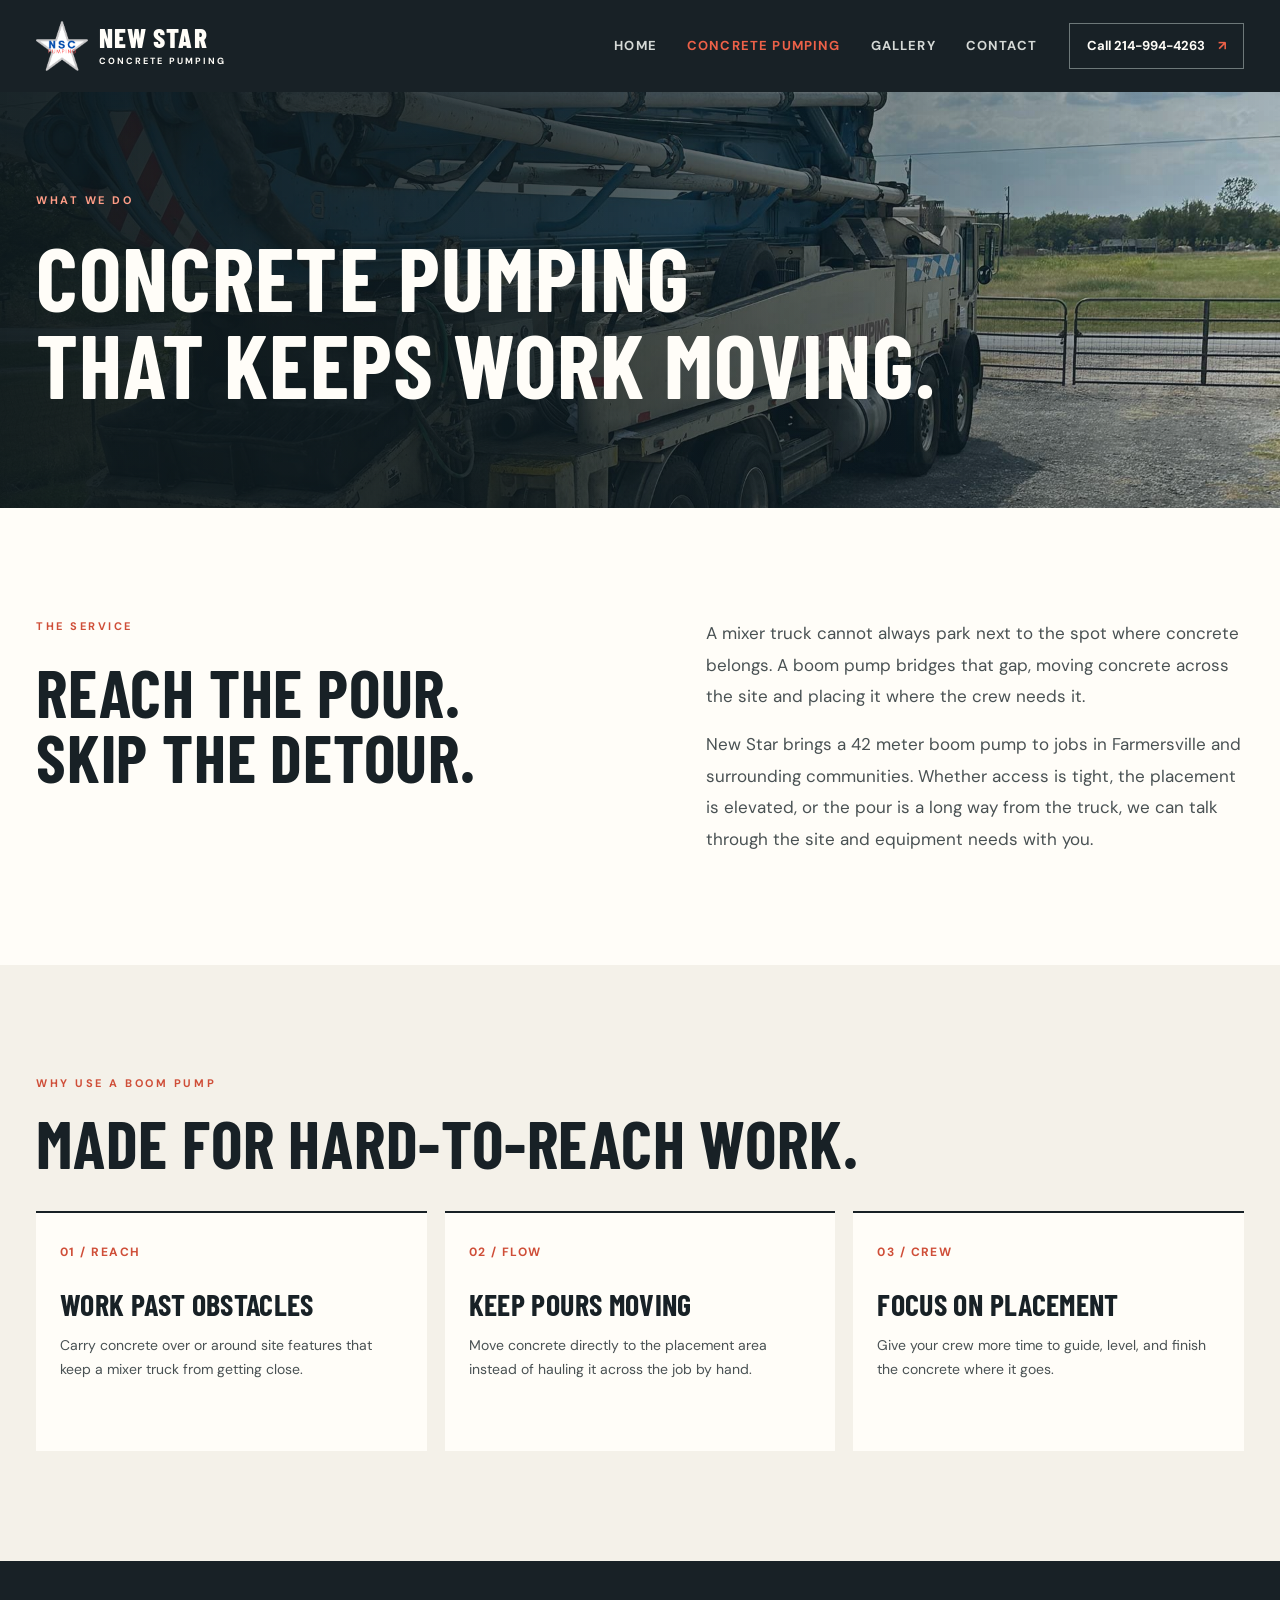
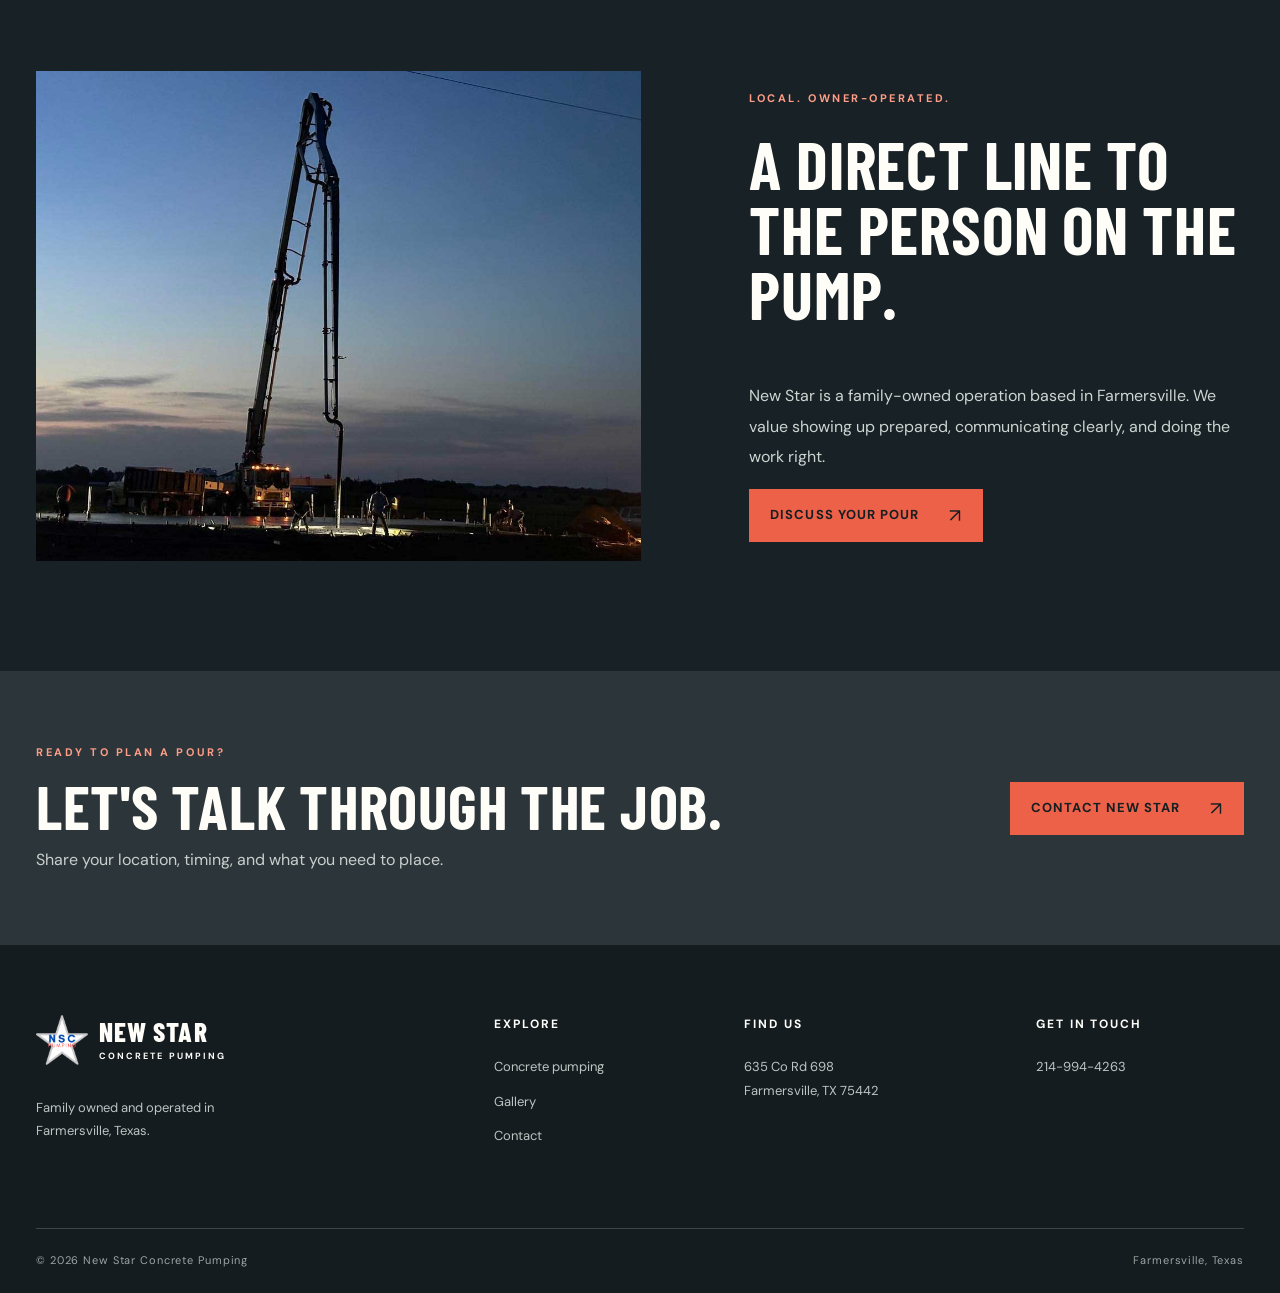
==== concrete-pumping/index.html @ 3ee7a07b "Build New Star static website" ====
<!doctype html>
<html lang="en">
<head>
  <meta charset="utf-8"><meta name="viewport" content="width=device-width, initial-scale=1"><meta name="theme-color" content="#182126">
  <meta name="description" content="Learn how New Star's owner-operated 42 meter boom pump helps place concrete for projects around Farmersville, Texas.">
  <title>Concrete Pumping | New Star Concrete Pumping</title>
  <link rel="icon" type="image/svg+xml" href="../assets/favicon.svg"><link rel="stylesheet" href="../styles.css">
  <script src="../site-config.js" defer></script><script src="../site.js" defer></script>
</head>
<body>
  <a class="skip-link" href="#main">Skip to content</a>
  <header class="site-header"><div class="header-inner wrap"><a class="brand" href="../" aria-label="New Star Concrete Pumping home"><img src="../assets/new-star-concrete-pumping-logo.png" alt="" width="62" height="59"><span>NEW STAR<small>CONCRETE PUMPING</small></span></a><button class="menu-button" type="button" data-menu-button aria-expanded="false" aria-controls="primary-nav">Menu <span aria-hidden="true">☰</span></button><nav id="primary-nav" class="site-nav" data-menu aria-label="Main navigation"><a href="../">Home</a><a href="./" aria-current="page">Concrete pumping</a><a href="../gallery/">Gallery</a><a href="../contact-us/">Contact</a></nav><a class="header-call" href="tel:+12149944263">Call 214-994-4263 <span aria-hidden="true">↗</span></a></div></header>
  <main id="main">
    <section class="hero page-hero service-hero"><div class="hero-photo" role="img" aria-label="Concrete pump at work"></div><div class="wrap hero-content"><p class="eyebrow light">WHAT WE DO</p><h1>Concrete pumping<br>that keeps work moving.</h1></div></section>
    <section class="section split-section"><div class="wrap split-grid"><div><p class="eyebrow">THE SERVICE</p><h2>Reach the pour.<br>Skip the detour.</h2></div><div class="body-copy"><p>A mixer truck cannot always park next to the spot where concrete belongs. A boom pump bridges that gap, moving concrete across the site and placing it where the crew needs it.</p><p>New Star brings a 42 meter boom pump to jobs in Farmersville and surrounding communities. Whether access is tight, the placement is elevated, or the pour is a long way from the truck, we can talk through the site and equipment needs with you.</p></div></div></section>
    <section class="section benefits"><div class="wrap"><div class="section-heading"><div><p class="eyebrow">WHY USE A BOOM PUMP</p><h2>Made for hard-to-reach work.</h2></div></div><div class="benefit-grid"><div class="benefit"><span class="benefit-number">01 / REACH</span><h3>Work past obstacles</h3><p>Carry concrete over or around site features that keep a mixer truck from getting close.</p></div><div class="benefit"><span class="benefit-number">02 / FLOW</span><h3>Keep pours moving</h3><p>Move concrete directly to the placement area instead of hauling it across the job by hand.</p></div><div class="benefit"><span class="benefit-number">03 / CREW</span><h3>Focus on placement</h3><p>Give your crew more time to guide, level, and finish the concrete where it goes.</p></div></div></div></section>
    <section class="section service-photo-section"><div class="wrap service-photo-grid"><img src="../assets/concrete-pouring-at-night.jpg" alt="Crew placing concrete on an active job site" width="1179" height="884" loading="lazy"><div><p class="eyebrow light">LOCAL. OWNER-OPERATED.</p><h2>A direct line to the person on the pump.</h2><p>New Star is a family-owned operation based in Farmersville. We value showing up prepared, communicating clearly, and doing the work right.</p><a class="button button-accent" href="../contact-us/">Discuss your pour <span aria-hidden="true">↗</span></a></div></div></section>
    <section class="callout"><div class="wrap callout-inner"><div><p class="eyebrow light">READY TO PLAN A POUR?</p><h2>Let's talk through the job.</h2><p>Share your location, timing, and what you need to place.</p></div><a class="button button-accent" href="../contact-us/">Contact New Star <span aria-hidden="true">↗</span></a></div></section>
  </main>
  <footer class="site-footer"><div class="wrap footer-grid"><div><a class="brand footer-brand" href="../"><img src="../assets/new-star-concrete-pumping-logo.png" alt="" width="62" height="59"><span>NEW STAR<small>CONCRETE PUMPING</small></span></a><p>Family owned and operated in Farmersville, Texas.</p></div><div><h2>Explore</h2><a href="../concrete-pumping/">Concrete pumping</a><a href="../gallery/">Gallery</a><a href="../contact-us/">Contact</a></div><div><h2>Find us</h2><p>635 Co Rd 698<br>Farmersville, TX 75442</p></div><div><h2>Get in touch</h2><a href="tel:+12149944263">214-994-4263</a><a data-email-link hidden></a></div></div><div class="wrap footer-bottom"><span>© <span data-year>2026</span> New Star Concrete Pumping</span><span>Farmersville, Texas</span></div></footer>
</body>
</html>
---- styles.css ----
@import url('https://fonts.googleapis.com/css2?family=Barlow+Condensed:wght@500;600;700;800&family=DM+Sans:wght@400;500;600;700&display=swap');

:root{--ink:#182126;--ink-soft:#2c3539;--paper:#f4f1e9;--white:#fffdf8;--muted:#6e7472;--line:#d6d4cb;--accent:#ed6148;--accent-dark:#cf4e38}
*,*::before,*::after{box-sizing:border-box}
html{scroll-behavior:smooth}
body{margin:0;background:var(--paper);color:var(--ink);font-family:'DM Sans',Arial,sans-serif;line-height:1.6}
img{display:block;max-width:100%}
a{color:inherit;text-decoration:none}
a:hover{text-decoration:none}
button,input,textarea{font:inherit}
button,a,input,textarea{outline-offset:4px}
[hidden]{display:none!important}
.wrap{width:min(100% - 72px,1220px);margin-inline:auto}
.skip-link{position:absolute;top:-100px;left:12px;z-index:100;background:var(--white);padding:10px 16px}.skip-link:focus{top:12px}
.site-header{background:var(--ink);color:var(--white);position:relative;z-index:10}
.header-inner{min-height:92px;display:flex;align-items:center;gap:32px}
.brand{display:inline-flex;align-items:center;gap:11px;flex-shrink:0;font-family:'Barlow Condensed',Impact,sans-serif;font-size:27px;font-weight:800;line-height:.88;letter-spacing:.04em}
.brand img{width:52px;height:50px;object-fit:contain}.brand small{display:block;font-family:'DM Sans',Arial,sans-serif;font-size:9px;font-weight:700;letter-spacing:.23em;margin-top:9px}
.site-nav{display:flex;align-items:center;gap:30px;margin-left:auto;font-size:13px;font-weight:700;text-transform:uppercase;letter-spacing:.09em}
.site-nav a{padding:12px 0;color:#d5d9d6;white-space:nowrap}.site-nav a:hover,.site-nav a[aria-current=page]{color:var(--accent)}
.header-call{border:1px solid #6d7879;padding:12px 17px;font-weight:700;font-size:13px;white-space:nowrap}.header-call span{color:var(--accent);margin-left:10px}.header-call:hover{border-color:var(--accent)}
.menu-button{display:none}
.eyebrow{margin:0 0 24px;color:var(--accent-dark);font-size:11px;font-weight:700;letter-spacing:.23em;line-height:1.5}.eyebrow.light{color:#ff9d87}
h1,h2,h3,p{margin-top:0}h1,h2,h3{font-family:'Barlow Condensed',Impact,sans-serif;line-height:.98;text-transform:uppercase;letter-spacing:.012em}h1{font-size:clamp(58px,7vw,108px);font-weight:700}h2{font-size:clamp(46px,5.2vw,78px);font-weight:700}h3{font-size:30px}
.hero{position:relative;color:var(--white);isolation:isolate;overflow:hidden;background:var(--ink)}
.home-hero{min-height:650px;display:flex;align-items:center}.hero-photo{position:absolute;inset:0;z-index:-2;background:url('assets/concrete-boom-pump-extended.jpg') center 52%/cover no-repeat}.hero::after{content:"";position:absolute;inset:0;z-index:-1;background:linear-gradient(90deg,rgba(13,24,28,.94) 0%,rgba(13,24,28,.78) 42%,rgba(13,24,28,.15) 100%),linear-gradient(0deg,rgba(13,24,28,.25),transparent 60%)}
.hero-content{padding-block:96px 114px}.hero-content h1{max-width:850px;margin-bottom:26px}.hero-content h1 em{font-style:normal;color:#f3c4b6}.hero-content>p:not(.eyebrow){max-width:550px;color:#e4e9e6;font-size:17px;line-height:1.75;margin-bottom:32px}
.button-row{display:flex;align-items:center;gap:32px;flex-wrap:wrap}.button{display:inline-flex;justify-content:space-between;align-items:center;gap:30px;min-height:53px;padding:12px 21px;font-weight:700;font-size:13px;text-transform:uppercase;letter-spacing:.08em;transition:background .2s,transform .2s}.button:hover{transform:translateY(-2px)}.button-accent{background:var(--accent);color:#151f22}.button-accent:hover{background:#ff866c}.button span,.text-link span{font-size:19px;font-weight:400;line-height:1}
.text-link{display:inline-flex;align-items:center;gap:15px;border-bottom:1px solid currentColor;padding-bottom:7px;font-size:13px;font-weight:700;text-transform:uppercase;letter-spacing:.1em}.text-link:hover{color:var(--accent-dark)}.light-link:hover{color:var(--accent)}
.hero-index{position:absolute;right:36px;bottom:26px;color:#e4e9e6;font-size:11px;font-weight:700;letter-spacing:.22em}
.service-strip{background:var(--accent);color:var(--ink)}.strip-inner{min-height:72px;display:flex;justify-content:space-between;align-items:center;gap:16px}.strip-inner span{font-size:11px;font-weight:700;letter-spacing:.16em;text-align:center}
.section{padding-block:110px}.intro-section{background:var(--white)}.intro-grid{display:grid;grid-template-columns:1fr 1fr;gap:12%;align-items:end}.intro-grid h2{margin-bottom:0}.intro-copy p{max-width:530px;color:#495153;font-size:18px;line-height:1.85;margin-bottom:30px}
.feature-section{background:var(--paper)}.feature-grid{display:grid;grid-template-columns:46% 1fr;gap:9%;align-items:center}.feature-image{position:relative;min-height:615px;background:#d6d4cb}.feature-image img{width:100%;height:615px;object-fit:cover}.image-tag{position:absolute;bottom:0;right:0;background:var(--accent);padding:16px 22px;font-size:11px;font-weight:700;letter-spacing:.12em}.feature-content h2{margin-bottom:28px}.feature-content>p:not(.eyebrow){color:#495153;max-width:520px;line-height:1.85}.feature-list{border-top:1px solid var(--line);margin-top:34px}.feature-list>div{display:grid;grid-template-columns:39px 1fr;column-gap:10px;border-bottom:1px solid var(--line);padding:19px 0}.feature-list span{grid-row:span 2;color:var(--accent-dark);font-size:12px;font-weight:700}.feature-list strong{font-size:16px}.feature-list p{margin:4px 0 0;color:var(--muted);font-size:13px}
.work-section{background:var(--white)}.section-heading{display:flex;justify-content:space-between;align-items:end;gap:20px;margin-bottom:36px}.section-heading h2{margin-bottom:0}.section-heading .eyebrow{margin-bottom:18px}.work-grid{display:grid;grid-template-columns:repeat(3,1fr);gap:18px}.work-card{background:var(--paper);overflow:hidden}.work-card img{width:100%;height:300px;object-fit:cover;transition:transform .3s}.work-card:hover img{transform:scale(1.04)}.work-card>span{display:flex;justify-content:space-between;padding:18px 20px;font-size:11px;font-weight:700;letter-spacing:.12em}.work-card>span span{color:var(--accent-dark);font-size:17px;line-height:1}
.callout{background:var(--ink-soft);color:var(--white);padding-block:73px}.callout-inner{display:flex;justify-content:space-between;align-items:center;gap:28px}.callout h2{font-size:clamp(42px,4.8vw,70px);margin-bottom:10px}.callout p:not(.eyebrow){margin:0;color:#c9cfcc}.callout .eyebrow{margin-bottom:16px}
.site-footer{background:#141c20;color:var(--white)}.footer-grid{display:grid;grid-template-columns:2fr 1fr 1.2fr 1fr;gap:42px;padding-block:70px}.footer-grid h2{font-family:'DM Sans',Arial,sans-serif;font-size:12px;line-height:1.5;letter-spacing:.16em;margin:0 0 22px}.footer-grid p,.footer-grid a:not(.brand){display:block;margin:0 0 11px;font-size:13px;color:#bdc5c2;line-height:1.8}.footer-grid a:hover{color:var(--accent)}.footer-grid>div:first-child p{margin-top:23px;max-width:210px}.footer-bottom{display:flex;justify-content:space-between;gap:16px;border-top:1px solid #3d4749;padding-block:23px;color:#9ba6a3;font-size:11px;letter-spacing:.08em}
.page-hero{min-height:415px;display:flex;align-items:center}.page-hero .hero-content{padding-block:100px}.page-hero h1{margin:0;max-width:1000px}.page-hero .hero-photo{background-position:center}.service-hero .hero-photo{background-image:url('assets/farmersville-concrete-pumping-company.jpg')}.contact-hero .hero-photo{background-image:url('assets/concrete-pumping-company-farmersville-tx.jpg')}.gallery-hero .hero-photo{background-image:url('assets/concrete-pumping-farmersville-tx.jpg')}
.split-section{background:var(--white)}.split-grid{display:grid;grid-template-columns:1fr 1fr;gap:11%;align-items:start}.split-grid h2{margin-bottom:0}.body-copy p{color:#495153;line-height:1.85;font-size:17px}.body-copy p:last-child{margin-bottom:0}
.benefits{background:var(--paper)}.benefit-grid{display:grid;grid-template-columns:repeat(3,1fr);gap:18px}.benefit{border-top:2px solid var(--ink);padding:25px 24px 12px;background:var(--white);min-height:240px}.benefit-number{color:var(--accent-dark);font-size:12px;font-weight:700;letter-spacing:.12em}.benefit h3{margin:27px 0 13px}.benefit p{font-size:14px;color:#495153;line-height:1.75}
.service-photo-section{background:var(--ink);color:var(--white)}.service-photo-grid{display:grid;grid-template-columns:1.1fr .9fr;gap:9%;align-items:center}.service-photo-grid img{width:100%;height:490px;object-fit:cover}.service-photo-grid p:not(.eyebrow){color:#ccd5d0;line-height:1.9}.service-photo-grid h2{max-width:500px}
.gallery-section{background:var(--white)}.gallery-intro{max-width:660px;margin-bottom:36px;color:#495153;font-size:17px}.gallery-grid{display:grid;grid-template-columns:repeat(3,1fr);gap:18px}.gallery-grid figure{margin:0;background:var(--paper)}.gallery-grid img{width:100%;height:300px;object-fit:cover}.gallery-grid figure:first-child{grid-column:span 2}.gallery-grid figure:first-child img{height:380px}.gallery-grid figcaption{padding:13px 17px;font-size:12px;font-weight:700;letter-spacing:.04em}
.contact-section{background:var(--white)}.contact-grid{display:grid;grid-template-columns:.85fr 1.15fr;gap:11%}.contact-grid h2{margin-bottom:26px}.contact-grid p{color:#495153;line-height:1.8}.contact-detail{border-top:1px solid var(--line);padding:18px 0}.contact-detail strong{display:block;color:var(--ink);font-size:11px;letter-spacing:.15em;text-transform:uppercase;margin-bottom:7px}.contact-detail a{color:var(--ink);font-weight:700}.contact-detail a:hover{color:var(--accent-dark)}.contact-detail p{margin:0}.form-panel{background:var(--paper);padding:42px}.form-panel h2{font-size:44px;margin-bottom:13px}.form-panel>p{font-size:14px;margin-bottom:24px}.form-grid{display:grid;grid-template-columns:1fr 1fr;gap:18px}.field{display:flex;flex-direction:column;gap:8px}.field.full{grid-column:1/-1}.field label{font-size:11px;font-weight:700;letter-spacing:.11em;text-transform:uppercase}.field input,.field textarea{width:100%;border:1px solid #c8cbc5;border-radius:0;background:var(--white);color:var(--ink);padding:12px 14px}.field textarea{resize:vertical;min-height:140px}.form-panel form button{border:0;margin-top:23px;cursor:pointer}.form-unavailable{border-left:3px solid var(--accent);padding:16px 20px;background:var(--white);color:var(--ink)!important}.form-unavailable a{font-weight:700;text-decoration:underline}
.honeypot{position:absolute;left:-9999px;width:1px;height:1px;opacity:0}
@media(max-width:1050px){.header-call{display:none}.feature-grid{gap:6%}.footer-grid{gap:26px}}
@media(max-width:760px){.wrap{width:min(100% - 36px,1220px)}.header-inner{min-height:76px}.brand{font-size:24px}.brand img{width:47px;height:45px}.menu-button{display:flex;align-items:center;gap:10px;margin-left:auto;border:1px solid #697475;background:none;color:var(--white);padding:9px 12px;font-size:12px;text-transform:uppercase;letter-spacing:.1em}.site-nav{display:none;position:absolute;top:100%;left:0;right:0;background:var(--ink);padding:14px 18px 26px;flex-direction:column;align-items:stretch;gap:0;border-top:1px solid #3d4749}.site-nav.is-open{display:flex}.site-nav a{padding:12px}.home-hero{min-height:610px}.hero::after{background:linear-gradient(90deg,rgba(13,24,28,.9),rgba(13,24,28,.5)),linear-gradient(0deg,rgba(13,24,28,.4),transparent)}.hero-content{padding-block:83px 90px}.hero-content h1{font-size:clamp(56px,11vw,83px)}.hero-content>p:not(.eyebrow){font-size:15px}.hero-index{right:18px}.strip-inner{display:grid;grid-template-columns:1fr 1fr;padding-block:18px;gap:11px}.strip-inner span{font-size:9px}.section{padding-block:70px}.intro-grid,.split-grid,.feature-grid,.service-photo-grid,.contact-grid{grid-template-columns:1fr;gap:30px}.intro-copy p{font-size:16px}.feature-image,.feature-image img{min-height:0;height:480px}.feature-content{padding-top:12px}.work-grid,.benefit-grid{grid-template-columns:1fr 1fr}.work-card img{height:230px}.callout-inner{align-items:flex-start;flex-direction:column}.footer-grid{grid-template-columns:1fr 1fr;gap:38px}.page-hero{min-height:320px}.page-hero .hero-content{padding-block:80px}.service-photo-grid img{height:360px}.gallery-grid{grid-template-columns:1fr 1fr}.gallery-grid figure:first-child img{height:310px}}
@media(max-width:520px){.button-row{align-items:flex-start;flex-direction:column;gap:20px}.eyebrow{font-size:10px}.hero-content h1{font-size:55px}.work-grid,.benefit-grid,.gallery-grid{grid-template-columns:1fr}.work-card img,.gallery-grid img,.gallery-grid figure:first-child img{height:270px}.gallery-grid figure:first-child{grid-column:auto}.feature-image,.feature-image img{height:420px}.section-heading{align-items:flex-start;flex-direction:column}.footer-grid{grid-template-columns:1fr 1fr;gap:32px}.footer-grid>div:first-child{grid-column:span 2}.footer-bottom{flex-direction:column}.form-panel{padding:26px 20px}.form-grid{grid-template-columns:1fr}.field.full{grid-column:auto}.page-hero h1{font-size:56px}}
@media(prefers-reduced-motion:reduce){html{scroll-behavior:auto}*,*::before,*::after{transition-duration:0s!important}}
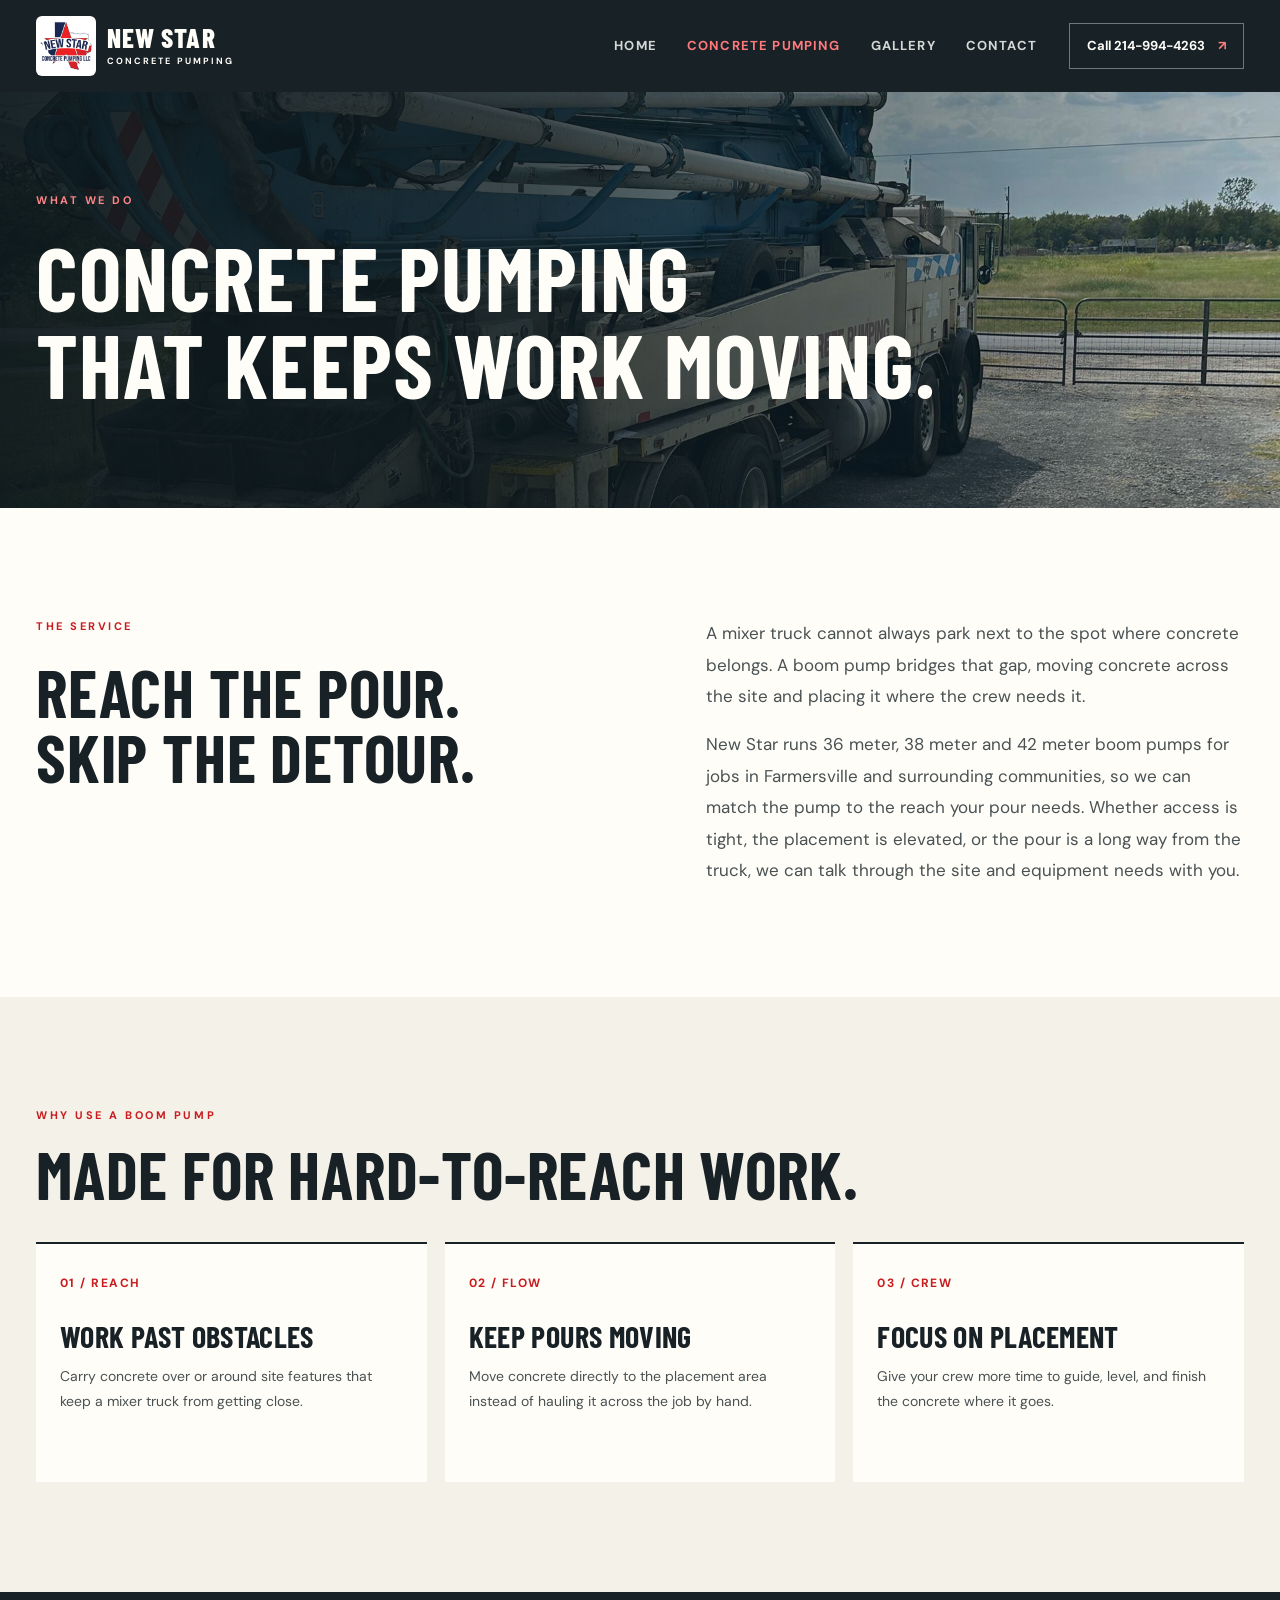
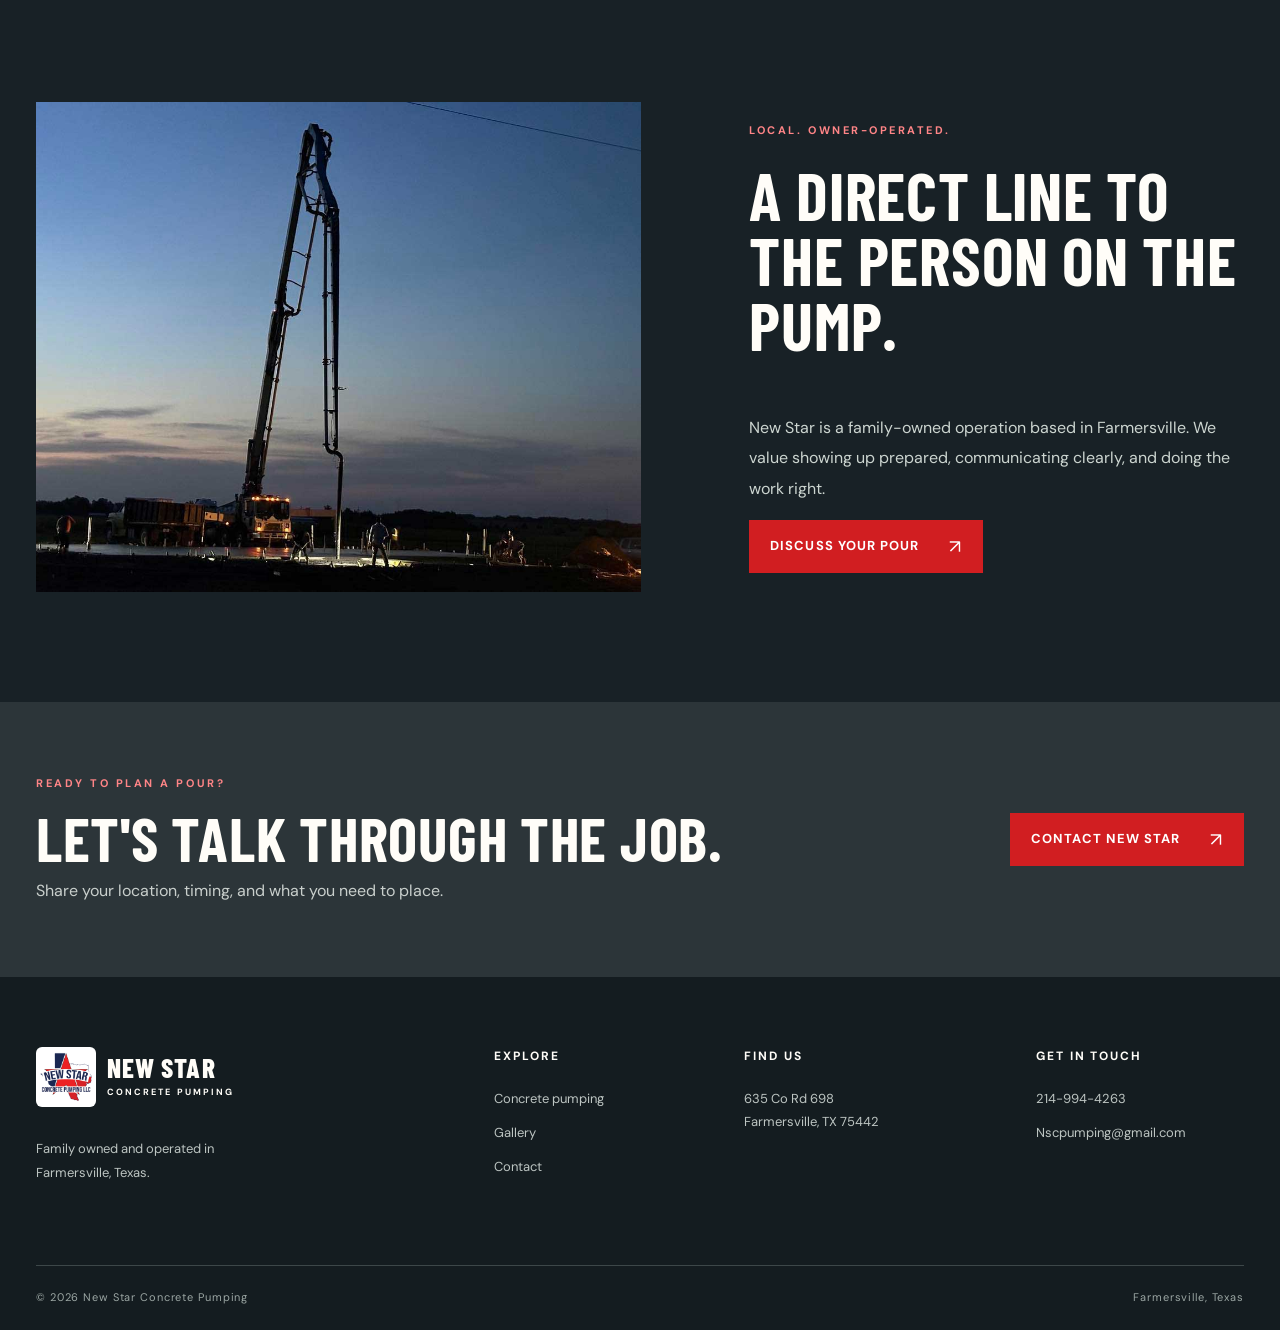
==== commit 3bcd8281: "new icon, color scheme" ====
--- a/concrete-pumping/index.html
+++ b/concrete-pumping/index.html
@@ -2,21 +2,21 @@
 <html lang="en">
 <head>
   <meta charset="utf-8"><meta name="viewport" content="width=device-width, initial-scale=1"><meta name="theme-color" content="#182126">
-  <meta name="description" content="Learn how New Star's owner-operated 42 meter boom pump helps place concrete for projects around Farmersville, Texas.">
+  <meta name="description" content="Learn how New Star's owner-operated 36, 38 and 42 meter boom pumps help place concrete for projects around Farmersville, Texas.">
   <title>Concrete Pumping | New Star Concrete Pumping</title>
-  <link rel="icon" type="image/svg+xml" href="../assets/favicon.svg"><link rel="stylesheet" href="../styles.css">
+  <link rel="icon" type="image/jpeg" href="../assets/logo.jpg"><link rel="stylesheet" href="../styles.css">
   <script src="../site-config.js" defer></script><script src="../site.js" defer></script>
 </head>
 <body>
   <a class="skip-link" href="#main">Skip to content</a>
-  <header class="site-header"><div class="header-inner wrap"><a class="brand" href="../" aria-label="New Star Concrete Pumping home"><img src="../assets/new-star-concrete-pumping-logo.png" alt="" width="62" height="59"><span>NEW STAR<small>CONCRETE PUMPING</small></span></a><button class="menu-button" type="button" data-menu-button aria-expanded="false" aria-controls="primary-nav">Menu <span aria-hidden="true">☰</span></button><nav id="primary-nav" class="site-nav" data-menu aria-label="Main navigation"><a href="../">Home</a><a href="./" aria-current="page">Concrete pumping</a><a href="../gallery/">Gallery</a><a href="../contact-us/">Contact</a></nav><a class="header-call" href="tel:+12149944263">Call 214-994-4263 <span aria-hidden="true">↗</span></a></div></header>
+  <header class="site-header"><div class="header-inner wrap"><a class="brand" href="../" aria-label="New Star Concrete Pumping home"><img src="../assets/logo.jpg" alt="" width="60" height="60"><span>NEW STAR<small>CONCRETE PUMPING</small></span></a><button class="menu-button" type="button" data-menu-button aria-expanded="false" aria-controls="primary-nav">Menu <span aria-hidden="true">☰</span></button><nav id="primary-nav" class="site-nav" data-menu aria-label="Main navigation"><a href="../">Home</a><a href="./" aria-current="page">Concrete pumping</a><a href="../gallery/">Gallery</a><a href="../contact-us/">Contact</a></nav><a class="header-call" href="tel:+12149944263">Call 214-994-4263 <span aria-hidden="true">↗</span></a></div></header>
   <main id="main">
     <section class="hero page-hero service-hero"><div class="hero-photo" role="img" aria-label="Concrete pump at work"></div><div class="wrap hero-content"><p class="eyebrow light">WHAT WE DO</p><h1>Concrete pumping<br>that keeps work moving.</h1></div></section>
-    <section class="section split-section"><div class="wrap split-grid"><div><p class="eyebrow">THE SERVICE</p><h2>Reach the pour.<br>Skip the detour.</h2></div><div class="body-copy"><p>A mixer truck cannot always park next to the spot where concrete belongs. A boom pump bridges that gap, moving concrete across the site and placing it where the crew needs it.</p><p>New Star brings a 42 meter boom pump to jobs in Farmersville and surrounding communities. Whether access is tight, the placement is elevated, or the pour is a long way from the truck, we can talk through the site and equipment needs with you.</p></div></div></section>
+    <section class="section split-section"><div class="wrap split-grid"><div><p class="eyebrow">THE SERVICE</p><h2>Reach the pour.<br>Skip the detour.</h2></div><div class="body-copy"><p>A mixer truck cannot always park next to the spot where concrete belongs. A boom pump bridges that gap, moving concrete across the site and placing it where the crew needs it.</p><p>New Star runs 36 meter, 38 meter and 42 meter boom pumps for jobs in Farmersville and surrounding communities, so we can match the pump to the reach your pour needs. Whether access is tight, the placement is elevated, or the pour is a long way from the truck, we can talk through the site and equipment needs with you.</p></div></div></section>
     <section class="section benefits"><div class="wrap"><div class="section-heading"><div><p class="eyebrow">WHY USE A BOOM PUMP</p><h2>Made for hard-to-reach work.</h2></div></div><div class="benefit-grid"><div class="benefit"><span class="benefit-number">01 / REACH</span><h3>Work past obstacles</h3><p>Carry concrete over or around site features that keep a mixer truck from getting close.</p></div><div class="benefit"><span class="benefit-number">02 / FLOW</span><h3>Keep pours moving</h3><p>Move concrete directly to the placement area instead of hauling it across the job by hand.</p></div><div class="benefit"><span class="benefit-number">03 / CREW</span><h3>Focus on placement</h3><p>Give your crew more time to guide, level, and finish the concrete where it goes.</p></div></div></div></section>
     <section class="section service-photo-section"><div class="wrap service-photo-grid"><img src="../assets/concrete-pouring-at-night.jpg" alt="Crew placing concrete on an active job site" width="1179" height="884" loading="lazy"><div><p class="eyebrow light">LOCAL. OWNER-OPERATED.</p><h2>A direct line to the person on the pump.</h2><p>New Star is a family-owned operation based in Farmersville. We value showing up prepared, communicating clearly, and doing the work right.</p><a class="button button-accent" href="../contact-us/">Discuss your pour <span aria-hidden="true">↗</span></a></div></div></section>
     <section class="callout"><div class="wrap callout-inner"><div><p class="eyebrow light">READY TO PLAN A POUR?</p><h2>Let's talk through the job.</h2><p>Share your location, timing, and what you need to place.</p></div><a class="button button-accent" href="../contact-us/">Contact New Star <span aria-hidden="true">↗</span></a></div></section>
   </main>
-  <footer class="site-footer"><div class="wrap footer-grid"><div><a class="brand footer-brand" href="../"><img src="../assets/new-star-concrete-pumping-logo.png" alt="" width="62" height="59"><span>NEW STAR<small>CONCRETE PUMPING</small></span></a><p>Family owned and operated in Farmersville, Texas.</p></div><div><h2>Explore</h2><a href="../concrete-pumping/">Concrete pumping</a><a href="../gallery/">Gallery</a><a href="../contact-us/">Contact</a></div><div><h2>Find us</h2><p>635 Co Rd 698<br>Farmersville, TX 75442</p></div><div><h2>Get in touch</h2><a href="tel:+12149944263">214-994-4263</a><a data-email-link hidden></a></div></div><div class="wrap footer-bottom"><span>© <span data-year>2026</span> New Star Concrete Pumping</span><span>Farmersville, Texas</span></div></footer>
+  <footer class="site-footer"><div class="wrap footer-grid"><div><a class="brand footer-brand" href="../"><img src="../assets/logo.jpg" alt="" width="60" height="60"><span>NEW STAR<small>CONCRETE PUMPING</small></span></a><p>Family owned and operated in Farmersville, Texas.</p></div><div><h2>Explore</h2><a href="../concrete-pumping/">Concrete pumping</a><a href="../gallery/">Gallery</a><a href="../contact-us/">Contact</a></div><div><h2>Find us</h2><p>635 Co Rd 698<br>Farmersville, TX 75442</p></div><div><h2>Get in touch</h2><a href="tel:+12149944263">214-994-4263</a><a href="mailto:Nscpumping@gmail.com">Nscpumping@gmail.com</a></div></div><div class="wrap footer-bottom"><span>© <span data-year>2026</span> New Star Concrete Pumping</span><span>Farmersville, Texas</span></div></footer>
 </body>
 </html>
--- a/styles.css
+++ b/styles.css
@@ -1,6 +1,6 @@
 @import url('https://fonts.googleapis.com/css2?family=Barlow+Condensed:wght@500;600;700;800&family=DM+Sans:wght@400;500;600;700&display=swap');
 
-:root{--ink:#182126;--ink-soft:#2c3539;--paper:#f4f1e9;--white:#fffdf8;--muted:#6e7472;--line:#d6d4cb;--accent:#ed6148;--accent-dark:#cf4e38}
+:root{--ink:#182126;--ink-soft:#2c3539;--paper:#f4f1e9;--white:#fffdf8;--muted:#6e7472;--line:#d6d4cb;--accent:#ed2124;--accent-strong:#d11e21;--accent-light:#ff7a7c;--accent-dark:#c81c1f}
 *,*::before,*::after{box-sizing:border-box}
 html{scroll-behavior:smooth}
 body{margin:0;background:var(--paper);color:var(--ink);font-family:'DM Sans',Arial,sans-serif;line-height:1.6}
@@ -15,25 +15,25 @@
 .site-header{background:var(--ink);color:var(--white);position:relative;z-index:10}
 .header-inner{min-height:92px;display:flex;align-items:center;gap:32px}
 .brand{display:inline-flex;align-items:center;gap:11px;flex-shrink:0;font-family:'Barlow Condensed',Impact,sans-serif;font-size:27px;font-weight:800;line-height:.88;letter-spacing:.04em}
-.brand img{width:52px;height:50px;object-fit:contain}.brand small{display:block;font-family:'DM Sans',Arial,sans-serif;font-size:9px;font-weight:700;letter-spacing:.23em;margin-top:9px}
+.brand img{width:60px;height:60px;object-fit:contain;background:#fff;border-radius:6px;padding:2px}.brand small{display:block;font-family:'DM Sans',Arial,sans-serif;font-size:9px;font-weight:700;letter-spacing:.23em;margin-top:9px}
 .site-nav{display:flex;align-items:center;gap:30px;margin-left:auto;font-size:13px;font-weight:700;text-transform:uppercase;letter-spacing:.09em}
-.site-nav a{padding:12px 0;color:#d5d9d6;white-space:nowrap}.site-nav a:hover,.site-nav a[aria-current=page]{color:var(--accent)}
-.header-call{border:1px solid #6d7879;padding:12px 17px;font-weight:700;font-size:13px;white-space:nowrap}.header-call span{color:var(--accent);margin-left:10px}.header-call:hover{border-color:var(--accent)}
+.site-nav a{padding:12px 0;color:#d5d9d6;white-space:nowrap}.site-nav a:hover,.site-nav a[aria-current=page]{color:var(--accent-light)}
+.header-call{border:1px solid #6d7879;padding:12px 17px;font-weight:700;font-size:13px;white-space:nowrap}.header-call span{color:var(--accent-light);margin-left:10px}.header-call:hover{border-color:var(--accent)}
 .menu-button{display:none}
-.eyebrow{margin:0 0 24px;color:var(--accent-dark);font-size:11px;font-weight:700;letter-spacing:.23em;line-height:1.5}.eyebrow.light{color:#ff9d87}
+.eyebrow{margin:0 0 24px;color:var(--accent-dark);font-size:11px;font-weight:700;letter-spacing:.23em;line-height:1.5}.eyebrow.light{color:#ff8587}
 h1,h2,h3,p{margin-top:0}h1,h2,h3{font-family:'Barlow Condensed',Impact,sans-serif;line-height:.98;text-transform:uppercase;letter-spacing:.012em}h1{font-size:clamp(58px,7vw,108px);font-weight:700}h2{font-size:clamp(46px,5.2vw,78px);font-weight:700}h3{font-size:30px}
 .hero{position:relative;color:var(--white);isolation:isolate;overflow:hidden;background:var(--ink)}
 .home-hero{min-height:650px;display:flex;align-items:center}.hero-photo{position:absolute;inset:0;z-index:-2;background:url('assets/concrete-boom-pump-extended.jpg') center 52%/cover no-repeat}.hero::after{content:"";position:absolute;inset:0;z-index:-1;background:linear-gradient(90deg,rgba(13,24,28,.94) 0%,rgba(13,24,28,.78) 42%,rgba(13,24,28,.15) 100%),linear-gradient(0deg,rgba(13,24,28,.25),transparent 60%)}
-.hero-content{padding-block:96px 114px}.hero-content h1{max-width:850px;margin-bottom:26px}.hero-content h1 em{font-style:normal;color:#f3c4b6}.hero-content>p:not(.eyebrow){max-width:550px;color:#e4e9e6;font-size:17px;line-height:1.75;margin-bottom:32px}
-.button-row{display:flex;align-items:center;gap:32px;flex-wrap:wrap}.button{display:inline-flex;justify-content:space-between;align-items:center;gap:30px;min-height:53px;padding:12px 21px;font-weight:700;font-size:13px;text-transform:uppercase;letter-spacing:.08em;transition:background .2s,transform .2s}.button:hover{transform:translateY(-2px)}.button-accent{background:var(--accent);color:#151f22}.button-accent:hover{background:#ff866c}.button span,.text-link span{font-size:19px;font-weight:400;line-height:1}
-.text-link{display:inline-flex;align-items:center;gap:15px;border-bottom:1px solid currentColor;padding-bottom:7px;font-size:13px;font-weight:700;text-transform:uppercase;letter-spacing:.1em}.text-link:hover{color:var(--accent-dark)}.light-link:hover{color:var(--accent)}
+.hero-content{padding-block:96px 114px}.hero-content h1{max-width:850px;margin-bottom:26px}.hero-content h1 em{font-style:normal;color:#ffb3b4}.hero-content>p:not(.eyebrow){max-width:550px;color:#e4e9e6;font-size:17px;line-height:1.75;margin-bottom:32px}
+.button-row{display:flex;align-items:center;gap:32px;flex-wrap:wrap}.button{display:inline-flex;justify-content:space-between;align-items:center;gap:30px;min-height:53px;padding:12px 21px;font-weight:700;font-size:13px;text-transform:uppercase;letter-spacing:.08em;transition:background .2s,transform .2s}.button:hover{transform:translateY(-2px)}.button-accent{background:var(--accent-strong);color:#fff}.button-accent:hover{background:#b3181b}.button span,.text-link span{font-size:19px;font-weight:400;line-height:1}
+.text-link{display:inline-flex;align-items:center;gap:15px;border-bottom:1px solid currentColor;padding-bottom:7px;font-size:13px;font-weight:700;text-transform:uppercase;letter-spacing:.1em}.text-link:hover{color:var(--accent-dark)}.light-link:hover{color:var(--accent-light)}
 .hero-index{position:absolute;right:36px;bottom:26px;color:#e4e9e6;font-size:11px;font-weight:700;letter-spacing:.22em}
-.service-strip{background:var(--accent);color:var(--ink)}.strip-inner{min-height:72px;display:flex;justify-content:space-between;align-items:center;gap:16px}.strip-inner span{font-size:11px;font-weight:700;letter-spacing:.16em;text-align:center}
+.service-strip{background:var(--accent-strong);color:#fff}.strip-inner{min-height:72px;display:flex;justify-content:space-between;align-items:center;gap:16px}.strip-inner span{font-size:11px;font-weight:700;letter-spacing:.16em;text-align:center}
 .section{padding-block:110px}.intro-section{background:var(--white)}.intro-grid{display:grid;grid-template-columns:1fr 1fr;gap:12%;align-items:end}.intro-grid h2{margin-bottom:0}.intro-copy p{max-width:530px;color:#495153;font-size:18px;line-height:1.85;margin-bottom:30px}
-.feature-section{background:var(--paper)}.feature-grid{display:grid;grid-template-columns:46% 1fr;gap:9%;align-items:center}.feature-image{position:relative;min-height:615px;background:#d6d4cb}.feature-image img{width:100%;height:615px;object-fit:cover}.image-tag{position:absolute;bottom:0;right:0;background:var(--accent);padding:16px 22px;font-size:11px;font-weight:700;letter-spacing:.12em}.feature-content h2{margin-bottom:28px}.feature-content>p:not(.eyebrow){color:#495153;max-width:520px;line-height:1.85}.feature-list{border-top:1px solid var(--line);margin-top:34px}.feature-list>div{display:grid;grid-template-columns:39px 1fr;column-gap:10px;border-bottom:1px solid var(--line);padding:19px 0}.feature-list span{grid-row:span 2;color:var(--accent-dark);font-size:12px;font-weight:700}.feature-list strong{font-size:16px}.feature-list p{margin:4px 0 0;color:var(--muted);font-size:13px}
+.feature-section{background:var(--paper)}.feature-grid{display:grid;grid-template-columns:46% 1fr;gap:9%;align-items:center}.feature-image{position:relative;min-height:615px;background:#d6d4cb}.feature-image img{width:100%;height:615px;object-fit:cover}.image-tag{position:absolute;bottom:0;right:0;background:var(--accent-strong);color:#fff;padding:16px 22px;font-size:11px;font-weight:700;letter-spacing:.12em}.feature-content h2{margin-bottom:28px}.feature-content>p:not(.eyebrow){color:#495153;max-width:520px;line-height:1.85}.feature-list{border-top:1px solid var(--line);margin-top:34px}.feature-list>div{display:grid;grid-template-columns:39px 1fr;column-gap:10px;border-bottom:1px solid var(--line);padding:19px 0}.feature-list span{grid-row:span 2;color:var(--accent-dark);font-size:12px;font-weight:700}.feature-list strong{font-size:16px}.feature-list p{margin:4px 0 0;color:var(--muted);font-size:13px}
 .work-section{background:var(--white)}.section-heading{display:flex;justify-content:space-between;align-items:end;gap:20px;margin-bottom:36px}.section-heading h2{margin-bottom:0}.section-heading .eyebrow{margin-bottom:18px}.work-grid{display:grid;grid-template-columns:repeat(3,1fr);gap:18px}.work-card{background:var(--paper);overflow:hidden}.work-card img{width:100%;height:300px;object-fit:cover;transition:transform .3s}.work-card:hover img{transform:scale(1.04)}.work-card>span{display:flex;justify-content:space-between;padding:18px 20px;font-size:11px;font-weight:700;letter-spacing:.12em}.work-card>span span{color:var(--accent-dark);font-size:17px;line-height:1}
 .callout{background:var(--ink-soft);color:var(--white);padding-block:73px}.callout-inner{display:flex;justify-content:space-between;align-items:center;gap:28px}.callout h2{font-size:clamp(42px,4.8vw,70px);margin-bottom:10px}.callout p:not(.eyebrow){margin:0;color:#c9cfcc}.callout .eyebrow{margin-bottom:16px}
-.site-footer{background:#141c20;color:var(--white)}.footer-grid{display:grid;grid-template-columns:2fr 1fr 1.2fr 1fr;gap:42px;padding-block:70px}.footer-grid h2{font-family:'DM Sans',Arial,sans-serif;font-size:12px;line-height:1.5;letter-spacing:.16em;margin:0 0 22px}.footer-grid p,.footer-grid a:not(.brand){display:block;margin:0 0 11px;font-size:13px;color:#bdc5c2;line-height:1.8}.footer-grid a:hover{color:var(--accent)}.footer-grid>div:first-child p{margin-top:23px;max-width:210px}.footer-bottom{display:flex;justify-content:space-between;gap:16px;border-top:1px solid #3d4749;padding-block:23px;color:#9ba6a3;font-size:11px;letter-spacing:.08em}
+.site-footer{background:#141c20;color:var(--white)}.footer-grid{display:grid;grid-template-columns:2fr 1fr 1.2fr 1fr;gap:42px;padding-block:70px}.footer-grid h2{font-family:'DM Sans',Arial,sans-serif;font-size:12px;line-height:1.5;letter-spacing:.16em;margin:0 0 22px}.footer-grid p,.footer-grid a:not(.brand){display:block;margin:0 0 11px;font-size:13px;color:#bdc5c2;line-height:1.8}.footer-grid a:hover{color:var(--accent-light)}.footer-grid>div:first-child p{margin-top:23px;max-width:210px}.footer-bottom{display:flex;justify-content:space-between;gap:16px;border-top:1px solid #3d4749;padding-block:23px;color:#9ba6a3;font-size:11px;letter-spacing:.08em}
 .page-hero{min-height:415px;display:flex;align-items:center}.page-hero .hero-content{padding-block:100px}.page-hero h1{margin:0;max-width:1000px}.page-hero .hero-photo{background-position:center}.service-hero .hero-photo{background-image:url('assets/farmersville-concrete-pumping-company.jpg')}.contact-hero .hero-photo{background-image:url('assets/concrete-pumping-company-farmersville-tx.jpg')}.gallery-hero .hero-photo{background-image:url('assets/concrete-pumping-farmersville-tx.jpg')}
 .split-section{background:var(--white)}.split-grid{display:grid;grid-template-columns:1fr 1fr;gap:11%;align-items:start}.split-grid h2{margin-bottom:0}.body-copy p{color:#495153;line-height:1.85;font-size:17px}.body-copy p:last-child{margin-bottom:0}
 .benefits{background:var(--paper)}.benefit-grid{display:grid;grid-template-columns:repeat(3,1fr);gap:18px}.benefit{border-top:2px solid var(--ink);padding:25px 24px 12px;background:var(--white);min-height:240px}.benefit-number{color:var(--accent-dark);font-size:12px;font-weight:700;letter-spacing:.12em}.benefit h3{margin:27px 0 13px}.benefit p{font-size:14px;color:#495153;line-height:1.75}
@@ -41,7 +41,8 @@
 .gallery-section{background:var(--white)}.gallery-intro{max-width:660px;margin-bottom:36px;color:#495153;font-size:17px}.gallery-grid{display:grid;grid-template-columns:repeat(3,1fr);gap:18px}.gallery-grid figure{margin:0;background:var(--paper)}.gallery-grid img{width:100%;height:300px;object-fit:cover}.gallery-grid figure:first-child{grid-column:span 2}.gallery-grid figure:first-child img{height:380px}.gallery-grid figcaption{padding:13px 17px;font-size:12px;font-weight:700;letter-spacing:.04em}
 .contact-section{background:var(--white)}.contact-grid{display:grid;grid-template-columns:.85fr 1.15fr;gap:11%}.contact-grid h2{margin-bottom:26px}.contact-grid p{color:#495153;line-height:1.8}.contact-detail{border-top:1px solid var(--line);padding:18px 0}.contact-detail strong{display:block;color:var(--ink);font-size:11px;letter-spacing:.15em;text-transform:uppercase;margin-bottom:7px}.contact-detail a{color:var(--ink);font-weight:700}.contact-detail a:hover{color:var(--accent-dark)}.contact-detail p{margin:0}.form-panel{background:var(--paper);padding:42px}.form-panel h2{font-size:44px;margin-bottom:13px}.form-panel>p{font-size:14px;margin-bottom:24px}.form-grid{display:grid;grid-template-columns:1fr 1fr;gap:18px}.field{display:flex;flex-direction:column;gap:8px}.field.full{grid-column:1/-1}.field label{font-size:11px;font-weight:700;letter-spacing:.11em;text-transform:uppercase}.field input,.field textarea{width:100%;border:1px solid #c8cbc5;border-radius:0;background:var(--white);color:var(--ink);padding:12px 14px}.field textarea{resize:vertical;min-height:140px}.form-panel form button{border:0;margin-top:23px;cursor:pointer}.form-unavailable{border-left:3px solid var(--accent);padding:16px 20px;background:var(--white);color:var(--ink)!important}.form-unavailable a{font-weight:700;text-decoration:underline}
 .honeypot{position:absolute;left:-9999px;width:1px;height:1px;opacity:0}
+.form-panel form button:disabled{cursor:wait;opacity:.65;transform:none}.form-status{margin:16px 0 0;padding:14px 16px;font-size:14px;line-height:1.6;background:var(--white);border-left:3px solid var(--ink)}.form-status[data-state="success"]{border-color:#467a5b}.form-status[data-state="error"]{border-color:var(--accent-dark)}
 @media(max-width:1050px){.header-call{display:none}.feature-grid{gap:6%}.footer-grid{gap:26px}}
-@media(max-width:760px){.wrap{width:min(100% - 36px,1220px)}.header-inner{min-height:76px}.brand{font-size:24px}.brand img{width:47px;height:45px}.menu-button{display:flex;align-items:center;gap:10px;margin-left:auto;border:1px solid #697475;background:none;color:var(--white);padding:9px 12px;font-size:12px;text-transform:uppercase;letter-spacing:.1em}.site-nav{display:none;position:absolute;top:100%;left:0;right:0;background:var(--ink);padding:14px 18px 26px;flex-direction:column;align-items:stretch;gap:0;border-top:1px solid #3d4749}.site-nav.is-open{display:flex}.site-nav a{padding:12px}.home-hero{min-height:610px}.hero::after{background:linear-gradient(90deg,rgba(13,24,28,.9),rgba(13,24,28,.5)),linear-gradient(0deg,rgba(13,24,28,.4),transparent)}.hero-content{padding-block:83px 90px}.hero-content h1{font-size:clamp(56px,11vw,83px)}.hero-content>p:not(.eyebrow){font-size:15px}.hero-index{right:18px}.strip-inner{display:grid;grid-template-columns:1fr 1fr;padding-block:18px;gap:11px}.strip-inner span{font-size:9px}.section{padding-block:70px}.intro-grid,.split-grid,.feature-grid,.service-photo-grid,.contact-grid{grid-template-columns:1fr;gap:30px}.intro-copy p{font-size:16px}.feature-image,.feature-image img{min-height:0;height:480px}.feature-content{padding-top:12px}.work-grid,.benefit-grid{grid-template-columns:1fr 1fr}.work-card img{height:230px}.callout-inner{align-items:flex-start;flex-direction:column}.footer-grid{grid-template-columns:1fr 1fr;gap:38px}.page-hero{min-height:320px}.page-hero .hero-content{padding-block:80px}.service-photo-grid img{height:360px}.gallery-grid{grid-template-columns:1fr 1fr}.gallery-grid figure:first-child img{height:310px}}
+@media(max-width:760px){.wrap{width:min(100% - 36px,1220px)}.header-inner{min-height:76px}.brand{font-size:24px}.brand img{width:52px;height:52px}.menu-button{display:flex;align-items:center;gap:10px;margin-left:auto;border:1px solid #697475;background:none;color:var(--white);padding:9px 12px;font-size:12px;text-transform:uppercase;letter-spacing:.1em}.site-nav{display:none;position:absolute;top:100%;left:0;right:0;background:var(--ink);padding:14px 18px 26px;flex-direction:column;align-items:stretch;gap:0;border-top:1px solid #3d4749}.site-nav.is-open{display:flex}.site-nav a{padding:12px}.home-hero{min-height:610px}.hero::after{background:linear-gradient(90deg,rgba(13,24,28,.9),rgba(13,24,28,.5)),linear-gradient(0deg,rgba(13,24,28,.4),transparent)}.hero-content{padding-block:83px 90px}.hero-content h1{font-size:clamp(56px,11vw,83px)}.hero-content>p:not(.eyebrow){font-size:15px}.hero-index{right:18px}.strip-inner{display:grid;grid-template-columns:1fr 1fr;padding-block:18px;gap:11px}.strip-inner span{font-size:9px}.section{padding-block:70px}.intro-grid,.split-grid,.feature-grid,.service-photo-grid,.contact-grid{grid-template-columns:1fr;gap:30px}.intro-copy p{font-size:16px}.feature-image,.feature-image img{min-height:0;height:480px}.feature-content{padding-top:12px}.work-grid,.benefit-grid{grid-template-columns:1fr 1fr}.work-card img{height:230px}.callout-inner{align-items:flex-start;flex-direction:column}.footer-grid{grid-template-columns:1fr 1fr;gap:38px}.page-hero{min-height:320px}.page-hero .hero-content{padding-block:80px}.service-photo-grid img{height:360px}.gallery-grid{grid-template-columns:1fr 1fr}.gallery-grid figure:first-child img{height:310px}}
 @media(max-width:520px){.button-row{align-items:flex-start;flex-direction:column;gap:20px}.eyebrow{font-size:10px}.hero-content h1{font-size:55px}.work-grid,.benefit-grid,.gallery-grid{grid-template-columns:1fr}.work-card img,.gallery-grid img,.gallery-grid figure:first-child img{height:270px}.gallery-grid figure:first-child{grid-column:auto}.feature-image,.feature-image img{height:420px}.section-heading{align-items:flex-start;flex-direction:column}.footer-grid{grid-template-columns:1fr 1fr;gap:32px}.footer-grid>div:first-child{grid-column:span 2}.footer-bottom{flex-direction:column}.form-panel{padding:26px 20px}.form-grid{grid-template-columns:1fr}.field.full{grid-column:auto}.page-hero h1{font-size:56px}}
 @media(prefers-reduced-motion:reduce){html{scroll-behavior:auto}*,*::before,*::after{transition-duration:0s!important}}
